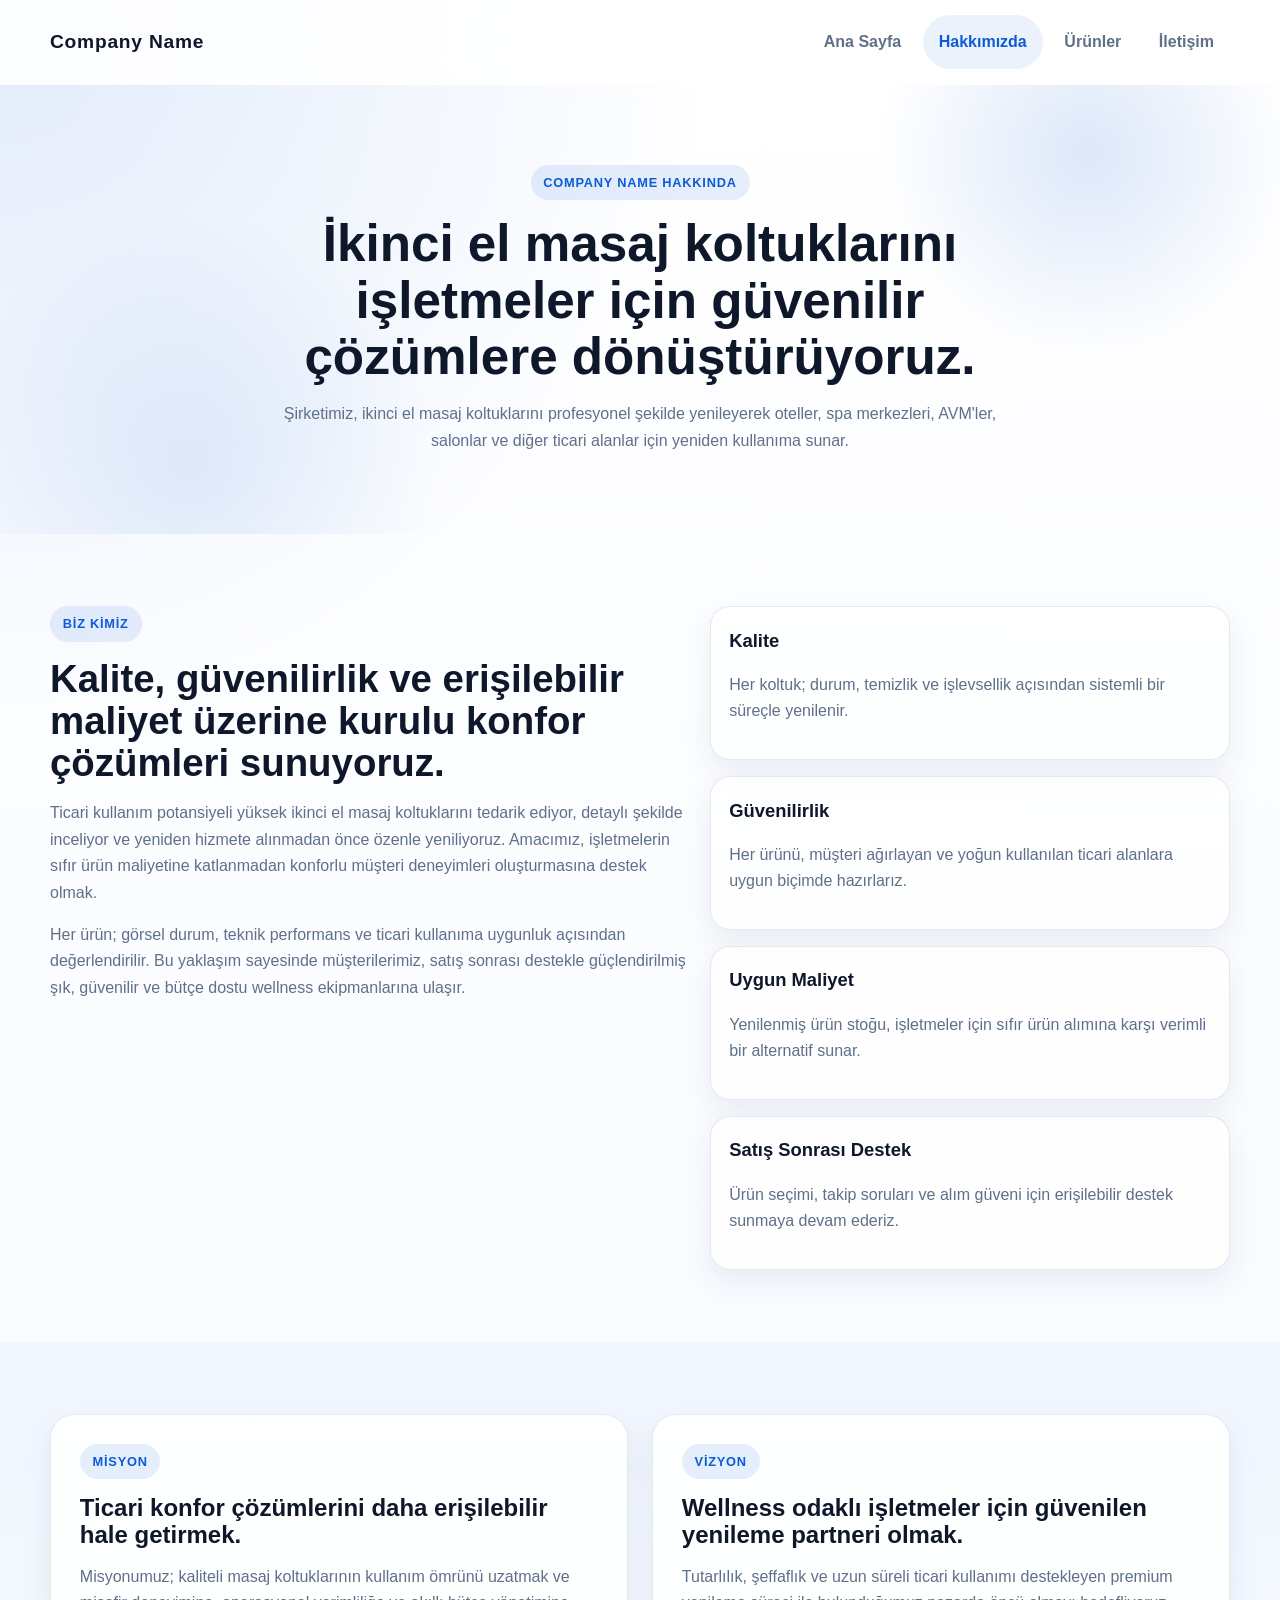
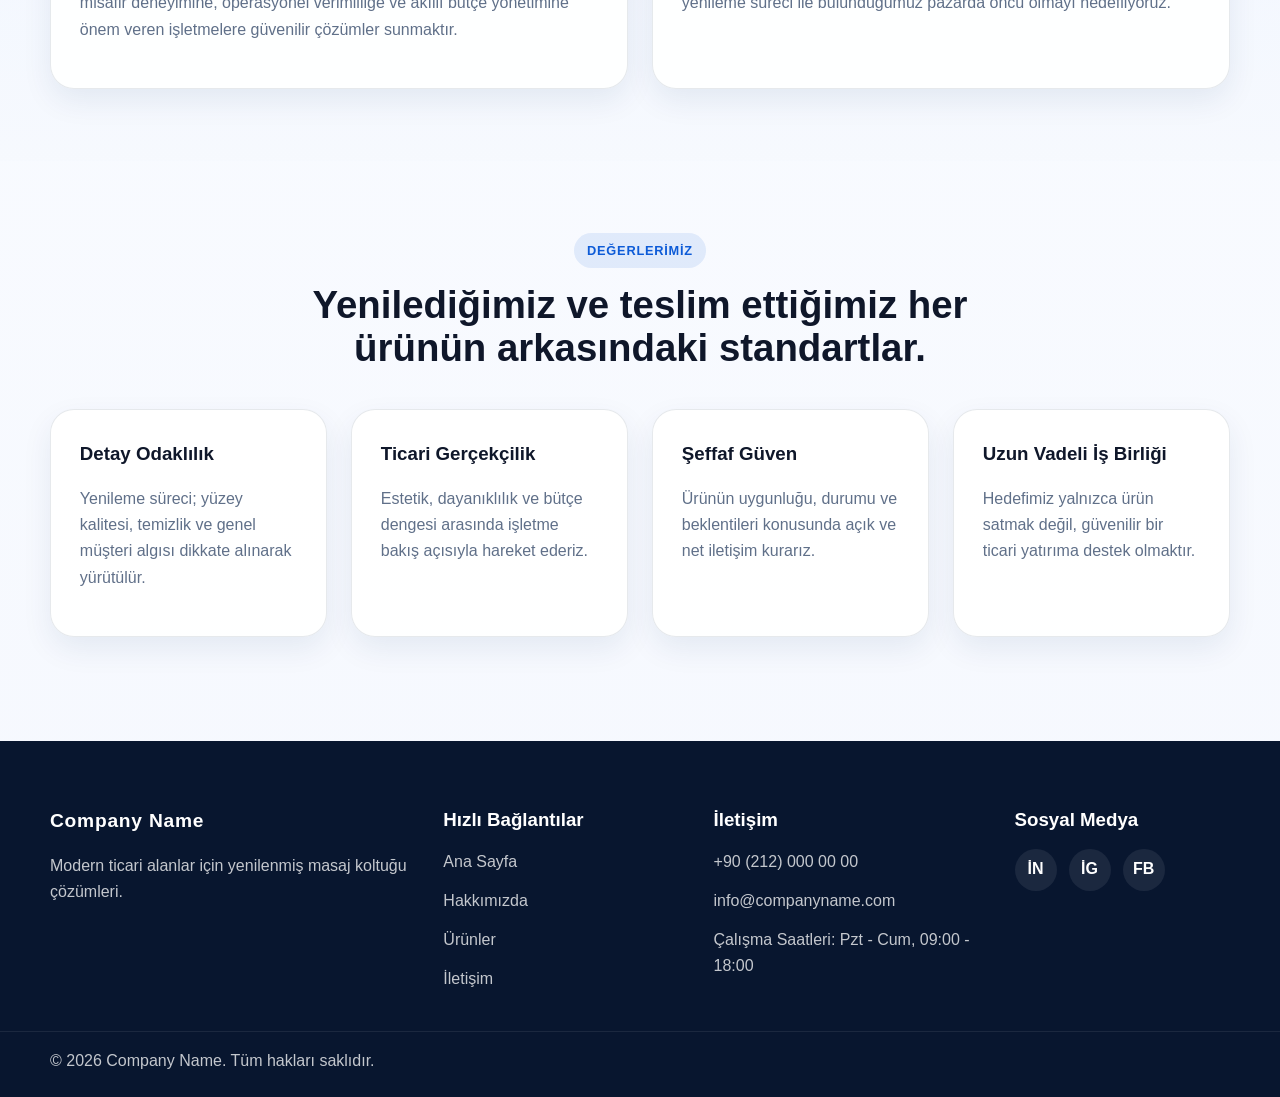
==== about.html @ c7cea479 "Initial corporate website for GitHub Pages" ====
<!DOCTYPE html>
<html lang="tr">
<head>
  <meta charset="UTF-8">
  <meta name="viewport" content="width=device-width, initial-scale=1.0">
  <meta name="description" content="Company Name'in ticari kullanıma yönelik masaj koltuğu yenileme yaklaşımını keşfedin.">
  <title>Hakkımızda | Company Name</title>
  <link rel="stylesheet" href="style.css">
</head>
<body>
  <!-- Ortak üst bilgi -->
  <header class="site-header">
    <div class="container nav-shell">
      <a class="logo" href="index.html" aria-label="Company Name ana sayfa">Company Name</a>
      <button class="nav-toggle" type="button" aria-expanded="false" aria-controls="site-nav" aria-label="Gezinme menüsünü aç">
        <span></span>
        <span></span>
        <span></span>
      </button>
      <nav class="site-nav" id="site-nav" aria-label="Ana gezinme">
        <a href="index.html">Ana Sayfa</a>
        <a href="about.html">Hakkımızda</a>
        <a href="products.html">Ürünler</a>
        <a href="contact.html">İletişim</a>
      </nav>
    </div>
  </header>

  <main>
    <!-- Hakkımızda giriş -->
    <section class="page-hero page-hero-about">
      <div class="container narrow">
        <div class="section-heading reveal">
          <span class="section-tag">Company Name Hakkında</span>
          <h1>İkinci el masaj koltuklarını işletmeler için güvenilir çözümlere dönüştürüyoruz.</h1>
          <p>
            Şirketimiz, ikinci el masaj koltuklarını profesyonel şekilde yenileyerek oteller,
            spa merkezleri, AVM'ler, salonlar ve diğer ticari alanlar için yeniden kullanıma sunar.
          </p>
        </div>
      </div>
    </section>

    <!-- Şirket özeti -->
    <section class="section">
      <div class="container two-column-grid">
        <div class="content-block reveal">
          <span class="section-tag">Biz Kimiz</span>
          <h2>Kalite, güvenilirlik ve erişilebilir maliyet üzerine kurulu konfor çözümleri sunuyoruz.</h2>
          <p>
            Ticari kullanım potansiyeli yüksek ikinci el masaj koltuklarını tedarik ediyor, detaylı
            şekilde inceliyor ve yeniden hizmete alınmadan önce özenle yeniliyoruz. Amacımız,
            işletmelerin sıfır ürün maliyetine katlanmadan konforlu müşteri deneyimleri oluşturmasına destek olmak.
          </p>
          <p>
            Her ürün; görsel durum, teknik performans ve ticari kullanıma uygunluk açısından değerlendirilir.
            Bu yaklaşım sayesinde müşterilerimiz, satış sonrası destekle güçlendirilmiş şık, güvenilir ve
            bütçe dostu wellness ekipmanlarına ulaşır.
          </p>
        </div>
        <div class="stats-panel reveal">
          <div class="stats-panel-card">
            <strong>Kalite</strong>
            <p>Her koltuk; durum, temizlik ve işlevsellik açısından sistemli bir süreçle yenilenir.</p>
          </div>
          <div class="stats-panel-card">
            <strong>Güvenilirlik</strong>
            <p>Her ürünü, müşteri ağırlayan ve yoğun kullanılan ticari alanlara uygun biçimde hazırlarız.</p>
          </div>
          <div class="stats-panel-card">
            <strong>Uygun Maliyet</strong>
            <p>Yenilenmiş ürün stoğu, işletmeler için sıfır ürün alımına karşı verimli bir alternatif sunar.</p>
          </div>
          <div class="stats-panel-card">
            <strong>Satış Sonrası Destek</strong>
            <p>Ürün seçimi, takip soruları ve alım güveni için erişilebilir destek sunmaya devam ederiz.</p>
          </div>
        </div>
      </div>
    </section>

    <!-- Misyon ve vizyon -->
    <section class="section section-alt">
      <div class="container value-grid">
        <article class="feature-panel reveal">
          <span class="section-tag">Misyon</span>
          <h2>Ticari konfor çözümlerini daha erişilebilir hale getirmek.</h2>
          <p>
            Misyonumuz; kaliteli masaj koltuklarının kullanım ömrünü uzatmak ve misafir deneyimine,
            operasyonel verimliliğe ve akıllı bütçe yönetimine önem veren işletmelere güvenilir çözümler sunmaktır.
          </p>
        </article>
        <article class="feature-panel reveal">
          <span class="section-tag">Vizyon</span>
          <h2>Wellness odaklı işletmeler için güvenilen yenileme partneri olmak.</h2>
          <p>
            Tutarlılık, şeffaflık ve uzun süreli ticari kullanımı destekleyen premium yenileme süreci ile
            bulunduğumuz pazarda öncü olmayı hedefliyoruz.
          </p>
        </article>
      </div>
    </section>

    <!-- Temel değerler -->
    <section class="section">
      <div class="container">
        <div class="section-heading reveal">
          <span class="section-tag">Değerlerimiz</span>
          <h2>Yenilediğimiz ve teslim ettiğimiz her ürünün arkasındaki standartlar.</h2>
        </div>
        <div class="card-grid value-card-grid">
          <article class="info-card reveal">
            <h3>Detay Odaklılık</h3>
            <p>Yenileme süreci; yüzey kalitesi, temizlik ve genel müşteri algısı dikkate alınarak yürütülür.</p>
          </article>
          <article class="info-card reveal">
            <h3>Ticari Gerçekçilik</h3>
            <p>Estetik, dayanıklılık ve bütçe dengesi arasında işletme bakış açısıyla hareket ederiz.</p>
          </article>
          <article class="info-card reveal">
            <h3>Şeffaf Güven</h3>
            <p>Ürünün uygunluğu, durumu ve beklentileri konusunda açık ve net iletişim kurarız.</p>
          </article>
          <article class="info-card reveal">
            <h3>Uzun Vadeli İş Birliği</h3>
            <p>Hedefimiz yalnızca ürün satmak değil, güvenilir bir ticari yatırıma destek olmaktır.</p>
          </article>
        </div>
      </div>
    </section>
  </main>

  <!-- Ortak alt bilgi -->
  <footer class="site-footer">
    <div class="container footer-grid">
      <div>
        <a class="logo footer-logo" href="index.html">Company Name</a>
        <p>Modern ticari alanlar için yenilenmiş masaj koltuğu çözümleri.</p>
      </div>
      <div>
        <h3>Hızlı Bağlantılar</h3>
        <ul class="footer-links">
          <li><a href="index.html">Ana Sayfa</a></li>
          <li><a href="about.html">Hakkımızda</a></li>
          <li><a href="products.html">Ürünler</a></li>
          <li><a href="contact.html">İletişim</a></li>
        </ul>
      </div>
      <div>
        <h3>İletişim</h3>
        <ul class="footer-links">
          <li><a href="tel:+902120000000">+90 (212) 000 00 00</a></li>
          <li><a href="mailto:info@companyname.com">info@companyname.com</a></li>
          <li>Çalışma Saatleri: Pzt - Cum, 09:00 - 18:00</li>
        </ul>
      </div>
      <div>
        <h3>Sosyal Medya</h3>
        <div class="social-links" aria-label="Sosyal medya alanları">
          <a href="#" aria-label="LinkedIn alanı">in</a>
          <a href="#" aria-label="Instagram alanı">ig</a>
          <a href="#" aria-label="Facebook alanı">fb</a>
        </div>
      </div>
    </div>
    <div class="footer-bottom">
      <div class="container">
        <p>&copy; 2026 Company Name. Tüm hakları saklıdır.</p>
      </div>
    </div>
  </footer>

  <script src="script.js"></script>
</body>
</html>
---- style.css ----
/* Design tokens */
:root {
  --primary: #0d5bd7;
  --primary-dark: #0a47a9;
  --primary-soft: #e9f2ff;
  --secondary: #0f172a;
  --text: #20304a;
  --text-muted: #607089;
  --border: rgba(18, 40, 74, 0.1);
  --surface: #ffffff;
  --surface-alt: #f6f9fe;
  --shadow: 0 20px 60px rgba(15, 48, 102, 0.12);
  --shadow-soft: 0 12px 30px rgba(15, 48, 102, 0.08);
  --radius: 24px;
  --radius-sm: 18px;
  --container: 1180px;
  --nav-height: 84px;
}

*,
*::before,
*::after {
  box-sizing: border-box;
}

html {
  scroll-behavior: smooth;
}

body {
  margin: 0;
  font-family: "Segoe UI", "Helvetica Neue", Arial, sans-serif;
  color: var(--text);
  background:
    radial-gradient(circle at top left, rgba(13, 91, 215, 0.12), transparent 24%),
    linear-gradient(180deg, #ffffff 0%, #f9fbff 52%, #f5f8fe 100%);
  line-height: 1.65;
}

body.menu-open {
  overflow: hidden;
}

img {
  max-width: 100%;
  display: block;
}

a {
  color: inherit;
  text-decoration: none;
}

button,
input,
textarea {
  font: inherit;
}

.container {
  width: min(calc(100% - 2rem), var(--container));
  margin: 0 auto;
}

.narrow {
  max-width: 860px;
}

/* Shared header */
.site-header {
  position: sticky;
  top: 0;
  z-index: 1000;
  backdrop-filter: blur(18px);
  background: rgba(255, 255, 255, 0.88);
  border-bottom: 1px solid transparent;
  transition: box-shadow 0.3s ease, border-color 0.3s ease, background 0.3s ease;
}

.site-header.is-scrolled {
  box-shadow: 0 10px 30px rgba(11, 45, 103, 0.08);
  border-color: rgba(19, 56, 114, 0.08);
  background: rgba(255, 255, 255, 0.94);
}

.nav-shell {
  min-height: var(--nav-height);
  display: flex;
  align-items: center;
  justify-content: space-between;
  gap: 2rem;
}

.logo {
  font-size: 1.2rem;
  font-weight: 700;
  letter-spacing: 0.04em;
  color: var(--secondary);
  white-space: nowrap;
}

.site-nav {
  display: flex;
  align-items: center;
  gap: 0.35rem;
}

.site-nav a {
  padding: 0.85rem 1rem;
  color: var(--text-muted);
  font-weight: 600;
  border-radius: 999px;
  transition: color 0.25s ease, background-color 0.25s ease, transform 0.25s ease;
}

.site-nav a:hover,
.site-nav a:focus-visible,
.site-nav a.active {
  color: var(--primary);
  background: rgba(13, 91, 215, 0.08);
}

.nav-toggle {
  display: none;
  width: 50px;
  height: 50px;
  border: 1px solid rgba(13, 91, 215, 0.12);
  border-radius: 16px;
  background: var(--surface);
  align-items: center;
  justify-content: center;
  flex-direction: column;
  gap: 0.3rem;
  cursor: pointer;
  box-shadow: var(--shadow-soft);
}

.nav-toggle span {
  width: 20px;
  height: 2px;
  border-radius: 999px;
  background: var(--secondary);
  transition: transform 0.25s ease, opacity 0.25s ease;
}

.nav-toggle[aria-expanded="true"] span:nth-child(1) {
  transform: translateY(6px) rotate(45deg);
}

.nav-toggle[aria-expanded="true"] span:nth-child(2) {
  opacity: 0;
}

.nav-toggle[aria-expanded="true"] span:nth-child(3) {
  transform: translateY(-6px) rotate(-45deg);
}

/* Hero and page intros */
.hero-section,
.page-hero {
  position: relative;
  overflow: hidden;
}

.hero-section {
  padding: 5.5rem 0 4rem;
}

.page-hero {
  padding: 5rem 0 2.5rem;
}

.page-hero::before,
.hero-section::before {
  content: "";
  position: absolute;
  inset: 0;
  background:
    radial-gradient(circle at 85% 15%, rgba(13, 91, 215, 0.14), transparent 18%),
    radial-gradient(circle at 15% 85%, rgba(13, 91, 215, 0.1), transparent 22%);
  pointer-events: none;
}

.hero-grid {
  position: relative;
  display: grid;
  grid-template-columns: minmax(0, 1.15fr) minmax(320px, 0.85fr);
  gap: 2rem;
  align-items: center;
}

.eyebrow,
.section-tag,
.hero-card-label,
.mini-tag {
  display: inline-flex;
  align-items: center;
  gap: 0.5rem;
  width: fit-content;
  padding: 0.45rem 0.8rem;
  border-radius: 999px;
  background: rgba(13, 91, 215, 0.1);
  color: var(--primary);
  font-size: 0.8rem;
  font-weight: 700;
  letter-spacing: 0.06em;
  text-transform: uppercase;
}

.hero-copy h1,
.page-hero h1,
.section-heading h2,
.content-block h2,
.feature-panel h2,
.cta-panel h2,
.contact-card h2,
.contact-info-card h2 {
  margin: 1rem 0 0;
  color: var(--secondary);
  line-height: 1.1;
}

.hero-copy h1 {
  font-size: clamp(2.6rem, 5vw, 4.6rem);
  max-width: 12ch;
}

.page-hero h1 {
  font-size: clamp(2.2rem, 4vw, 3.8rem);
}

.hero-copy p,
.page-hero p,
.section-heading p,
.content-block p,
.feature-panel p,
.cta-panel p,
.contact-card p,
.contact-info-card p,
.info-card p,
.trust-card p,
.product-card-body p,
.product-content p,
.stats-panel-card p {
  color: var(--text-muted);
}

.hero-copy p {
  max-width: 60ch;
  font-size: 1.08rem;
  margin: 1.25rem 0 0;
}

.hero-actions {
  display: flex;
  flex-wrap: wrap;
  gap: 1rem;
  margin: 2rem 0 2.5rem;
}

.button {
  display: inline-flex;
  align-items: center;
  justify-content: center;
  min-height: 52px;
  padding: 0.9rem 1.4rem;
  border-radius: 999px;
  border: 1px solid transparent;
  font-weight: 700;
  transition: transform 0.25s ease, box-shadow 0.25s ease, background-color 0.25s ease, color 0.25s ease, border-color 0.25s ease;
}

.button:hover,
.button:focus-visible {
  transform: translateY(-2px);
}

.button-primary {
  background: linear-gradient(135deg, var(--primary) 0%, #3c8cff 100%);
  color: #ffffff;
  box-shadow: 0 18px 35px rgba(13, 91, 215, 0.28);
}

.button-primary:hover,
.button-primary:focus-visible {
  box-shadow: 0 24px 40px rgba(13, 91, 215, 0.32);
}

.button-secondary {
  background: rgba(255, 255, 255, 0.92);
  color: var(--secondary);
  border-color: rgba(18, 40, 74, 0.12);
  box-shadow: var(--shadow-soft);
}

.button-secondary:hover,
.button-secondary:focus-visible {
  border-color: rgba(13, 91, 215, 0.2);
  color: var(--primary);
}

.text-link {
  display: inline-flex;
  align-items: center;
  gap: 0.4rem;
  color: var(--primary);
  font-weight: 700;
}

.text-link::after {
  content: "\2192";
  transition: transform 0.25s ease;
}

.text-link:hover::after,
.text-link:focus-visible::after {
  transform: translateX(4px);
}

.hero-metrics {
  display: grid;
  grid-template-columns: repeat(3, minmax(0, 1fr));
  gap: 1rem;
}

.hero-metrics div,
.stats-panel-card {
  padding: 1.15rem;
  border: 1px solid var(--border);
  border-radius: 20px;
  background: rgba(255, 255, 255, 0.72);
  box-shadow: var(--shadow-soft);
}

.hero-metrics strong,
.stats-panel-card strong {
  display: block;
  font-size: 1.15rem;
  color: var(--secondary);
}

.hero-metrics span {
  display: block;
  margin-top: 0.35rem;
  color: var(--text-muted);
  font-size: 0.95rem;
}

.hero-visual {
  position: relative;
  min-height: 540px;
}

.hero-card {
  position: absolute;
  border-radius: 30px;
  border: 1px solid rgba(255, 255, 255, 0.4);
  box-shadow: var(--shadow);
}

.hero-card-primary {
  inset: 1rem 2rem 5rem 0;
  padding: 2rem;
  background:
    linear-gradient(180deg, rgba(255, 255, 255, 0.95) 0%, rgba(233, 242, 255, 0.95) 100%),
    linear-gradient(135deg, rgba(13, 91, 215, 0.16), rgba(60, 140, 255, 0.06));
}

.hero-card-primary h2 {
  margin: 1rem 0;
  font-size: clamp(1.7rem, 3vw, 2.45rem);
  line-height: 1.15;
  color: var(--secondary);
}

.hero-card-primary p,
.hero-card-floating p {
  margin: 0;
  color: var(--text-muted);
}

.hero-card-floating {
  right: 0;
  bottom: 1rem;
  width: min(290px, 100%);
  padding: 1.4rem;
  background: rgba(10, 25, 55, 0.92);
  color: #ffffff;
}

.hero-card-floating p {
  color: rgba(255, 255, 255, 0.78);
  margin-top: 0.9rem;
}

/* Shared layout sections */
.section {
  padding: 4.5rem 0;
}

.section-alt {
  background: linear-gradient(180deg, rgba(232, 241, 255, 0.5) 0%, rgba(246, 249, 254, 0.9) 100%);
}

.section-heading {
  max-width: 760px;
  margin: 0 auto 2.5rem;
  text-align: center;
}

.section-heading.left {
  margin: 0;
  text-align: left;
}

.section-heading h2 {
  font-size: clamp(2rem, 3vw, 3rem);
}

.card-grid,
.product-showcase-grid,
.products-grid,
.testimonial-grid,
.trust-grid,
.footer-grid,
.value-grid,
.two-column-grid,
.faq-shell,
.contact-layout {
  display: grid;
  gap: 1.5rem;
}

.service-grid {
  grid-template-columns: repeat(4, minmax(0, 1fr));
}

/* Card components */
.info-card,
.trust-card,
.product-showcase-card,
.feature-panel,
.contact-card,
.contact-info-card,
.product-card {
  background: rgba(255, 255, 255, 0.9);
  border: 1px solid var(--border);
  border-radius: var(--radius);
  box-shadow: var(--shadow-soft);
}

.info-card,
.trust-card,
.feature-panel,
.contact-card,
.contact-info-card {
  padding: 1.8rem;
}

.card-icon {
  display: inline-flex;
  align-items: center;
  justify-content: center;
  width: 56px;
  height: 56px;
  margin-bottom: 1rem;
  border-radius: 18px;
  background: linear-gradient(135deg, rgba(13, 91, 215, 0.16), rgba(60, 140, 255, 0.08));
  color: var(--primary);
  font-weight: 800;
}

.info-card h3,
.trust-card h3,
.product-content h3,
.product-card-body h2,
.contact-info-list h3,
.site-footer h3 {
  margin: 0 0 0.8rem;
  color: var(--secondary);
}

.trust-layout {
  display: grid;
  grid-template-columns: minmax(0, 0.95fr) minmax(0, 1.05fr);
  gap: 2rem;
  align-items: start;
}

.trust-grid {
  grid-template-columns: repeat(2, minmax(0, 1fr));
}

.trust-card {
  min-height: 100%;
}

.product-showcase-grid {
  grid-template-columns: repeat(3, minmax(0, 1fr));
}

.product-showcase-card {
  overflow: hidden;
  transition: transform 0.3s ease, box-shadow 0.3s ease;
}

.product-showcase-card:hover,
.product-showcase-card:focus-within {
  transform: translateY(-6px);
  box-shadow: var(--shadow);
}

.product-content {
  padding: 1.5rem;
}

.product-placeholder {
  min-height: 240px;
  display: grid;
  place-items: center;
  padding: 1.5rem;
  text-align: center;
  color: #ffffff;
  font-weight: 700;
  font-size: 1.1rem;
  letter-spacing: 0.02em;
  background:
    linear-gradient(135deg, rgba(13, 91, 215, 0.88), rgba(65, 144, 255, 0.88)),
    radial-gradient(circle at 20% 20%, rgba(255, 255, 255, 0.26), transparent 20%);
}

.product-placeholder-large {
  min-height: 280px;
}

.cta-section {
  padding-top: 0;
}

.cta-panel {
  display: flex;
  align-items: center;
  justify-content: space-between;
  gap: 2rem;
  padding: 2rem;
  border-radius: 30px;
  background:
    linear-gradient(135deg, rgba(13, 91, 215, 0.95), rgba(60, 140, 255, 0.95)),
    linear-gradient(135deg, #0a47a9, #3c8cff);
  color: #ffffff;
  box-shadow: 0 24px 50px rgba(13, 91, 215, 0.24);
}

.cta-panel h2,
.cta-panel p,
.cta-panel .section-tag {
  color: #ffffff;
}

.cta-panel .section-tag {
  background: rgba(255, 255, 255, 0.14);
}

.cta-panel .button-primary {
  background: #ffffff;
  color: var(--primary);
  box-shadow: none;
}

.two-column-grid {
  grid-template-columns: minmax(0, 1.1fr) minmax(300px, 0.9fr);
  align-items: start;
}

.content-block h2 {
  font-size: clamp(2rem, 3vw, 3rem);
}

.stats-panel {
  display: grid;
  gap: 1rem;
}

.value-grid {
  grid-template-columns: repeat(2, minmax(0, 1fr));
}

.feature-panel {
  min-height: 100%;
}

.value-card-grid {
  grid-template-columns: repeat(4, minmax(0, 1fr));
}

.products-grid {
  grid-template-columns: repeat(2, minmax(0, 1fr));
}

.product-card {
  overflow: hidden;
  transition: transform 0.3s ease, box-shadow 0.3s ease, border-color 0.3s ease;
}

.product-card:hover,
.product-card:focus-within {
  transform: translateY(-8px);
  box-shadow: var(--shadow);
  border-color: rgba(13, 91, 215, 0.18);
}

.product-card-body {
  padding: 1.5rem;
}

.testimonial-grid {
  grid-template-columns: repeat(3, minmax(0, 1fr));
}

.testimonial-card {
  padding: 1.8rem;
  background: rgba(255, 255, 255, 0.92);
  border: 1px solid var(--border);
  border-radius: var(--radius);
  box-shadow: var(--shadow-soft);
  position: relative;
  overflow: hidden;
}

.testimonial-card::before {
  content: "";
  position: absolute;
  inset: 0 0 auto 0;
  height: 4px;
  background: linear-gradient(90deg, var(--primary), #69a8ff);
}

.testimonial-top {
  display: flex;
  align-items: center;
  justify-content: space-between;
  gap: 1rem;
  margin-bottom: 1.2rem;
}

.testimonial-mark {
  display: inline-flex;
  align-items: center;
  justify-content: center;
  width: 50px;
  height: 50px;
  border-radius: 18px;
  background: linear-gradient(135deg, rgba(13, 91, 215, 0.14), rgba(60, 140, 255, 0.08));
  color: var(--primary);
  font-size: 2rem;
  font-weight: 800;
  line-height: 1;
}

.testimonial-stars {
  margin-left: auto;
  color: var(--primary);
  font-weight: 800;
  letter-spacing: 0.12em;
}

.testimonial-quote {
  margin: 0;
  color: var(--secondary);
  font-size: 1.02rem;
  line-height: 1.75;
}

.testimonial-meta {
  margin-top: 1.4rem;
  padding-top: 1.2rem;
  border-top: 1px solid rgba(18, 40, 74, 0.08);
}

.testimonial-meta strong {
  display: block;
  color: var(--secondary);
}

.faq-shell {
  grid-template-columns: minmax(0, 0.85fr) minmax(0, 1.15fr);
  align-items: start;
  gap: 2rem;
}

.faq-list {
  display: grid;
  gap: 1rem;
}

.faq-item {
  background: rgba(255, 255, 255, 0.92);
  border: 1px solid var(--border);
  border-radius: var(--radius-sm);
  box-shadow: var(--shadow-soft);
  overflow: hidden;
}

.faq-item[open] {
  border-color: rgba(13, 91, 215, 0.18);
  box-shadow: var(--shadow);
}

.faq-question {
  list-style: none;
  display: flex;
  align-items: center;
  justify-content: space-between;
  gap: 1rem;
  padding: 1.35rem 1.5rem;
  cursor: pointer;
  color: var(--secondary);
  font-weight: 700;
}

.faq-question::-webkit-details-marker {
  display: none;
}

.faq-question::after {
  content: "+";
  flex-shrink: 0;
  width: 34px;
  height: 34px;
  display: inline-flex;
  align-items: center;
  justify-content: center;
  border-radius: 50%;
  background: rgba(13, 91, 215, 0.08);
  color: var(--primary);
  font-size: 1.2rem;
  line-height: 1;
}

.faq-item[open] .faq-question::after {
  content: "−";
}

.faq-answer {
  padding: 0 1.5rem 1.5rem;
}

.faq-answer p {
  margin: 0;
  color: var(--text-muted);
}

.contact-layout {
  grid-template-columns: minmax(0, 1.15fr) minmax(300px, 0.85fr);
  align-items: start;
}

.contact-form {
  display: grid;
  gap: 0.9rem;
  margin-top: 1.5rem;
}

.contact-form label {
  font-weight: 700;
  color: var(--secondary);
}

.contact-form input,
.contact-form textarea {
  width: 100%;
  padding: 0.95rem 1rem;
  border-radius: 16px;
  border: 1px solid rgba(18, 40, 74, 0.12);
  background: #fbfdff;
  color: var(--text);
  transition: border-color 0.25s ease, box-shadow 0.25s ease, background-color 0.25s ease;
}

.contact-form textarea {
  min-height: 160px;
  resize: vertical;
}

.contact-form input:focus,
.contact-form textarea:focus {
  outline: none;
  border-color: rgba(13, 91, 215, 0.45);
  box-shadow: 0 0 0 4px rgba(13, 91, 215, 0.12);
  background: #ffffff;
}

.form-message {
  min-height: 1.5rem;
  margin: 0.2rem 0 0;
  font-weight: 700;
  color: var(--primary);
}

.contact-info-list {
  display: grid;
  gap: 1.35rem;
  margin-top: 1.5rem;
}

.contact-info-list p {
  margin: 0;
}

/* Shared footer */
.site-footer {
  margin-top: 2rem;
  background: #08162f;
  color: rgba(255, 255, 255, 0.76);
}

.footer-grid {
  grid-template-columns: 1.2fr 0.8fr 0.9fr 0.7fr;
  padding: 4rem 0 2.4rem;
}

.site-footer h3,
.footer-logo {
  color: #ffffff;
}

.footer-links {
  list-style: none;
  padding: 0;
  margin: 0;
  display: grid;
  gap: 0.8rem;
}

.footer-links a {
  color: rgba(255, 255, 255, 0.76);
  transition: color 0.25s ease;
}

.footer-links a:hover,
.footer-links a:focus-visible {
  color: #ffffff;
}

.social-links {
  display: flex;
  flex-wrap: wrap;
  gap: 0.75rem;
}

.social-links a {
  display: inline-flex;
  align-items: center;
  justify-content: center;
  width: 42px;
  height: 42px;
  border-radius: 50%;
  background: rgba(255, 255, 255, 0.08);
  color: #ffffff;
  font-weight: 700;
  text-transform: uppercase;
  transition: transform 0.25s ease, background-color 0.25s ease;
}

.social-links a:hover,
.social-links a:focus-visible {
  transform: translateY(-2px);
  background: rgba(255, 255, 255, 0.18);
}

.footer-bottom {
  border-top: 1px solid rgba(255, 255, 255, 0.08);
  padding: 1rem 0 1.4rem;
}

.footer-bottom p {
  margin: 0;
}

/* Scroll reveal animation */
.reveal {
  opacity: 1;
  transform: none;
}

.js-enabled .reveal {
  opacity: 0;
  transform: translateY(28px);
  transition: opacity 0.75s ease, transform 0.75s ease;
}

.js-enabled .reveal.is-visible {
  opacity: 1;
  transform: translateY(0);
}

@media (max-width: 1080px) {
  .service-grid,
  .value-card-grid {
    grid-template-columns: repeat(2, minmax(0, 1fr));
  }

  .product-showcase-grid,
  .footer-grid {
    grid-template-columns: repeat(2, minmax(0, 1fr));
  }

  .testimonial-grid {
    grid-template-columns: repeat(2, minmax(0, 1fr));
  }

  .trust-layout,
  .hero-grid,
  .two-column-grid,
  .faq-shell,
  .contact-layout {
    grid-template-columns: 1fr;
  }

  .hero-visual {
    min-height: 460px;
  }
}

@media (max-width: 820px) {
  :root {
    --nav-height: 78px;
  }

  .nav-toggle {
    display: inline-flex;
  }

  .js-enabled .site-nav {
    position: absolute;
    top: calc(100% + 0.8rem);
    left: 1rem;
    right: 1rem;
    padding: 1rem;
    border-radius: 24px;
    border: 1px solid rgba(18, 40, 74, 0.08);
    background: rgba(255, 255, 255, 0.98);
    box-shadow: var(--shadow);
    flex-direction: column;
    align-items: stretch;
    gap: 0.2rem;
    opacity: 0;
    visibility: hidden;
    transform: translateY(-10px);
    transition: opacity 0.25s ease, transform 0.25s ease, visibility 0.25s ease;
  }

  .js-enabled .site-nav.is-open {
    opacity: 1;
    visibility: visible;
    transform: translateY(0);
  }

  .site-nav a {
    width: 100%;
  }

  .hero-copy h1 {
    max-width: none;
  }

  .hero-metrics,
  .trust-grid,
  .products-grid,
  .value-grid,
  .testimonial-grid {
    grid-template-columns: 1fr;
  }

  .hero-visual {
    min-height: auto;
    display: grid;
    gap: 1rem;
  }

  .hero-card {
    position: relative;
  }

  .hero-card-primary {
    inset: auto;
  }

  .hero-card-floating {
    left: auto;
    right: auto;
    bottom: auto;
    width: 100%;
  }

  .cta-panel {
    flex-direction: column;
    align-items: flex-start;
  }
}

@media (max-width: 640px) {
  .hero-section {
    padding-top: 4.5rem;
  }

  .section,
  .page-hero {
    padding: 3.8rem 0;
  }

  .service-grid,
  .product-showcase-grid,
  .value-card-grid,
  .footer-grid {
    grid-template-columns: 1fr;
  }

  .hero-actions {
    flex-direction: column;
    align-items: stretch;
  }

  .button {
    width: 100%;
  }

  .hero-visual {
    min-height: auto;
  }

  .hero-card-primary {
    padding: 1.6rem;
  }

  .hero-card-primary h2 {
    font-size: 1.8rem;
  }

  .info-card,
  .trust-card,
  .feature-panel,
  .contact-card,
  .contact-info-card,
  .product-card-body,
  .product-content {
    padding: 1.4rem;
  }
}

@media (prefers-reduced-motion: reduce) {
  html {
    scroll-behavior: auto;
  }

  *,
  *::before,
  *::after {
    animation: none !important;
    transition: none !important;
  }

  .reveal {
    opacity: 1;
    transform: none;
  }
}
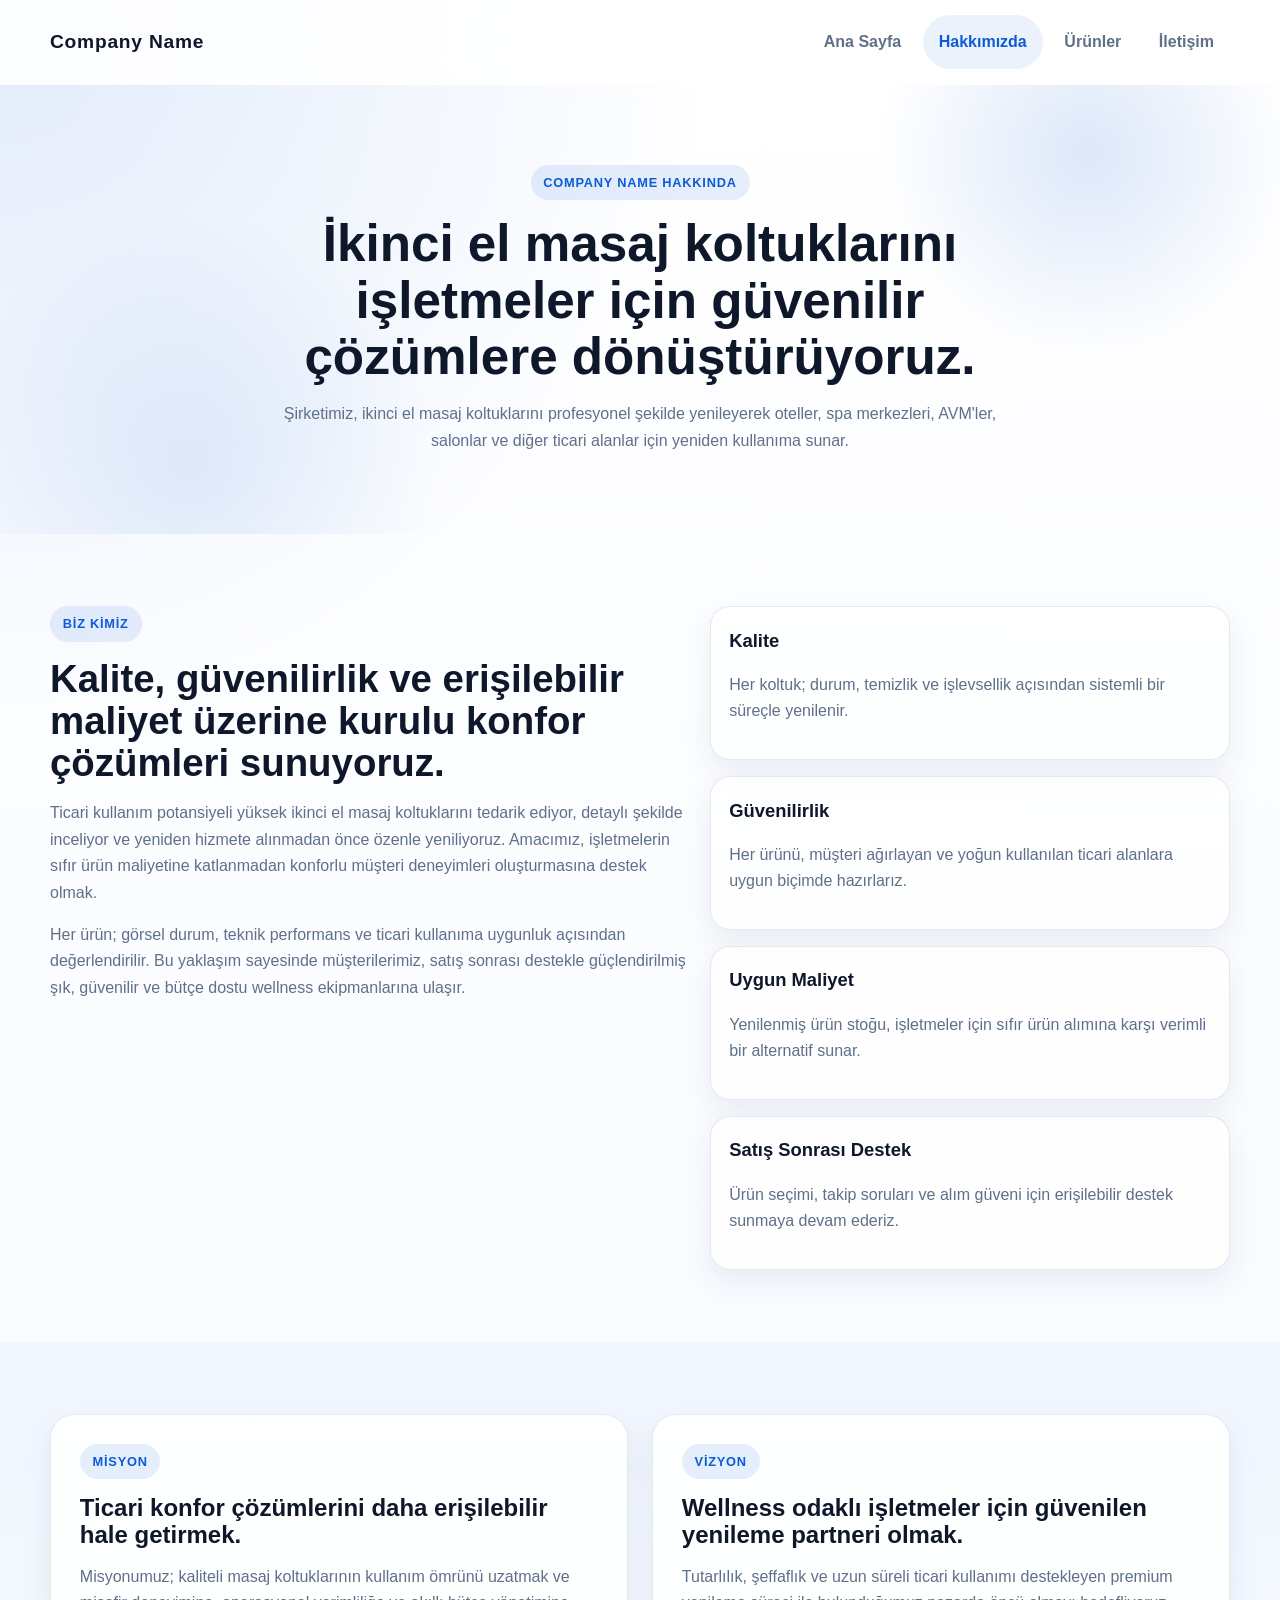
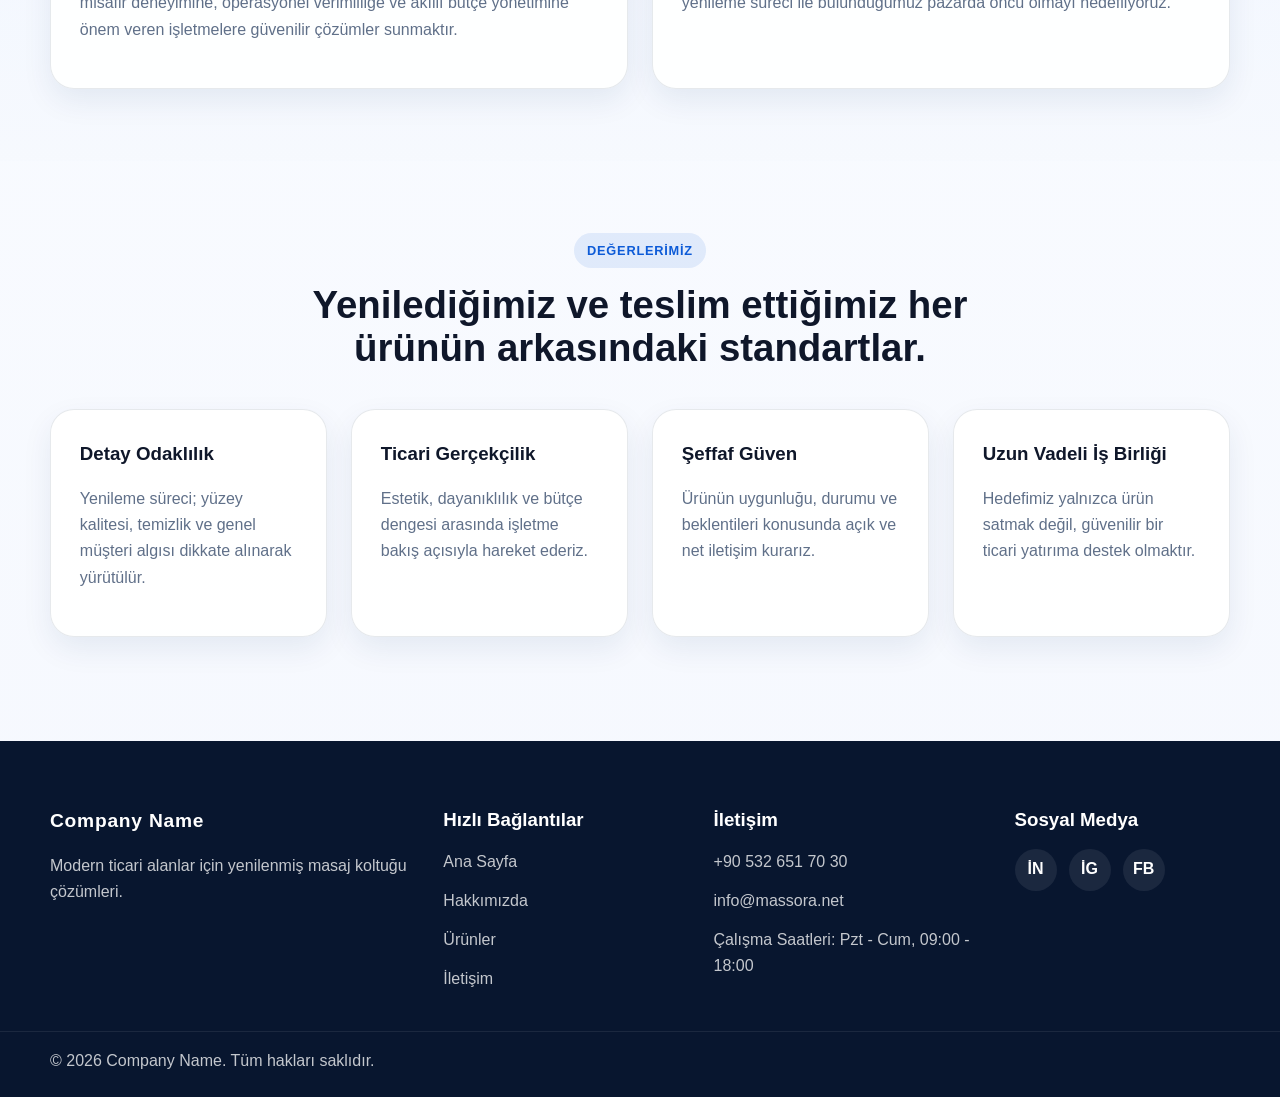
==== commit dc1e4ac1: "Update contact details across site" ====
--- a/about.html
+++ b/about.html
@@ -149,8 +149,8 @@
       <div>
         <h3>İletişim</h3>
         <ul class="footer-links">
-          <li><a href="tel:+902120000000">+90 (212) 000 00 00</a></li>
-          <li><a href="mailto:info@companyname.com">info@companyname.com</a></li>
+          <li><a href="tel:+905326517030">+90 532 651 70 30</a></li>
+          <li><a href="mailto:info@massora.net">info@massora.net</a></li>
           <li>Çalışma Saatleri: Pzt - Cum, 09:00 - 18:00</li>
         </ul>
       </div>
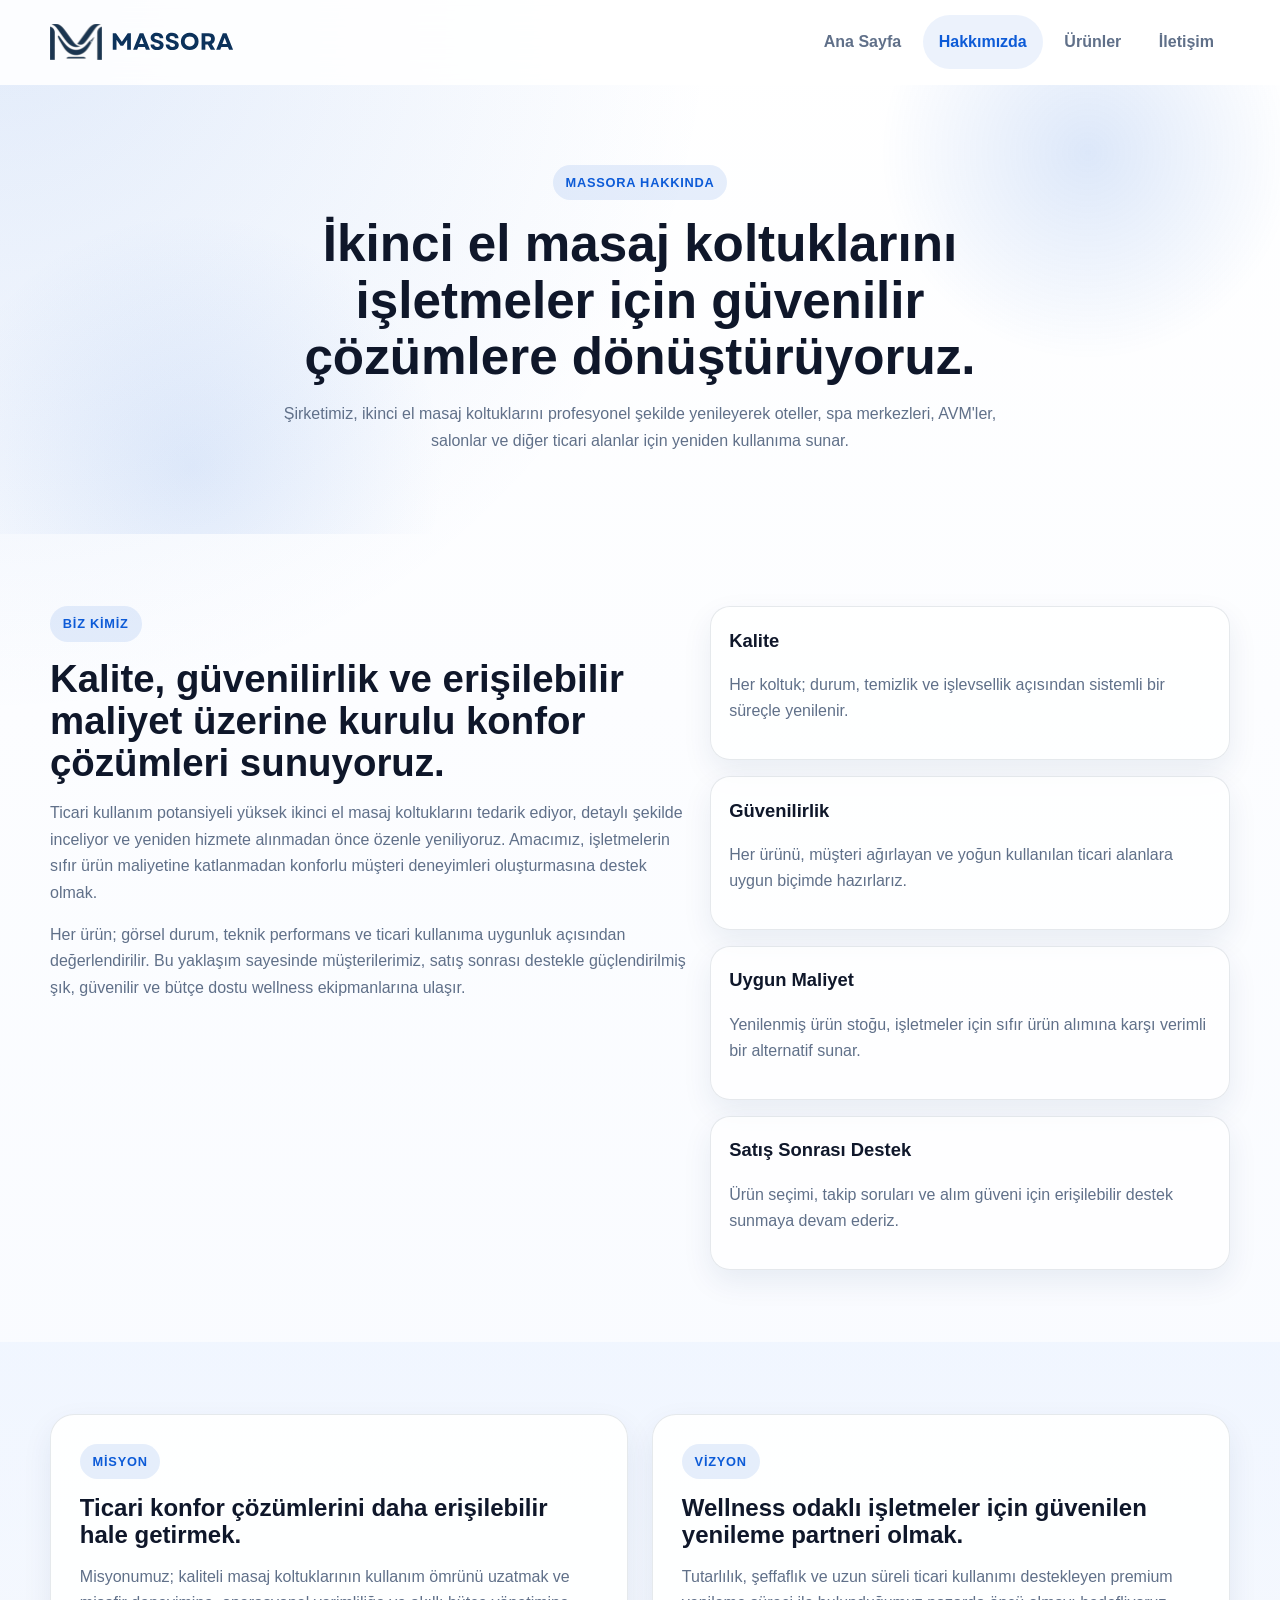
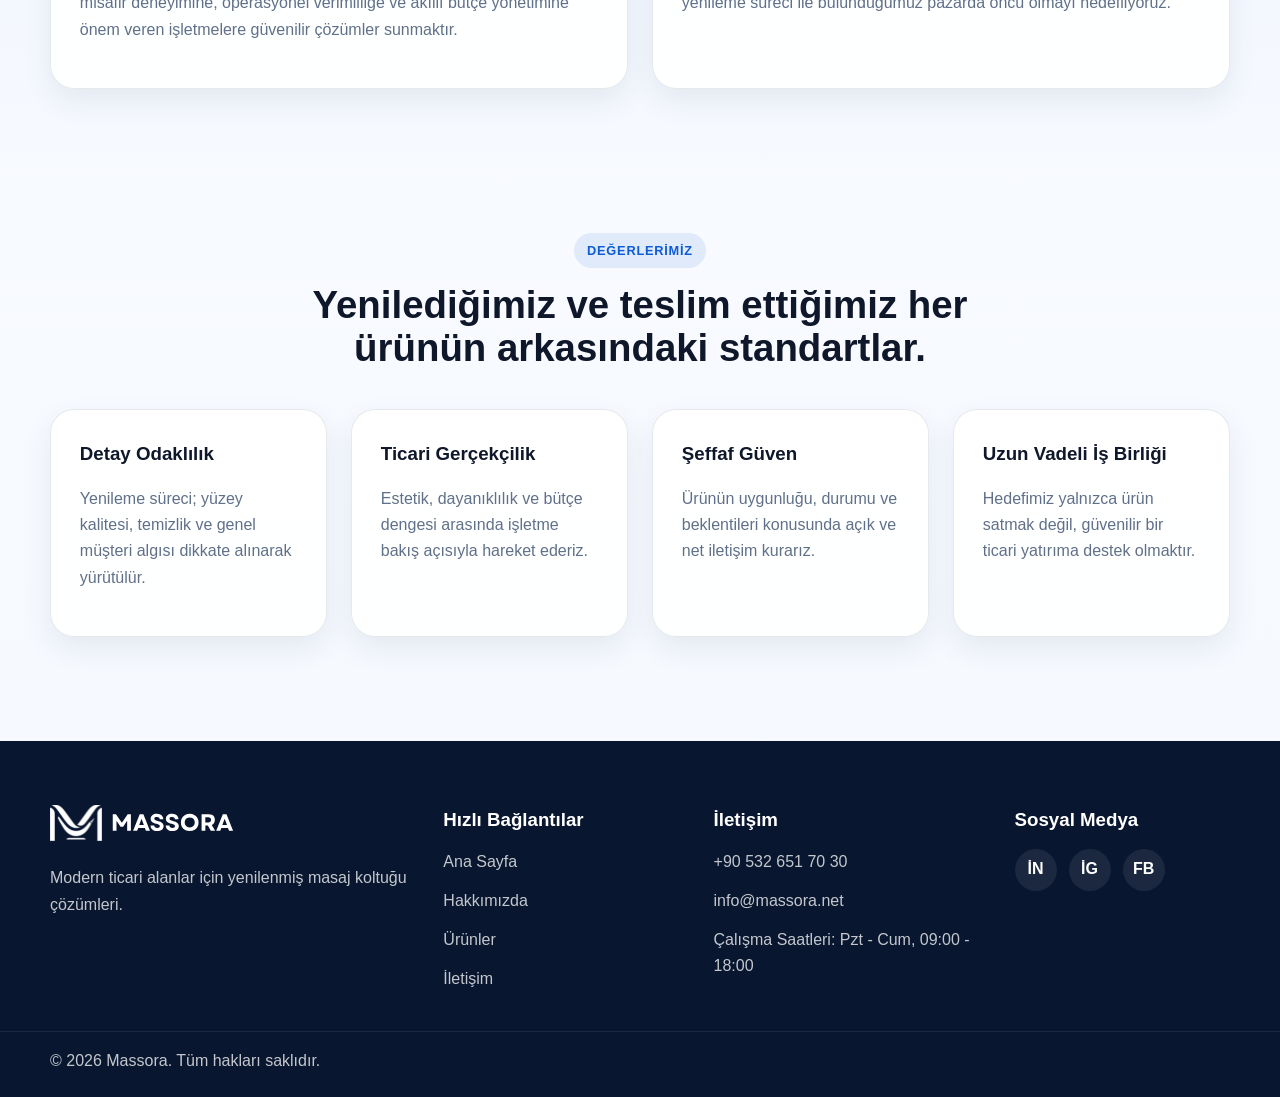
==== commit 446b6be5: "Rebrand site to Massora and refine footer layout" ====
--- a/about.html
+++ b/about.html
@@ -3,15 +3,18 @@
 <head>
   <meta charset="UTF-8">
   <meta name="viewport" content="width=device-width, initial-scale=1.0">
-  <meta name="description" content="Company Name'in ticari kullanıma yönelik masaj koltuğu yenileme yaklaşımını keşfedin.">
-  <title>Hakkımızda | Company Name</title>
+  <meta name="description" content="Massora'nın ticari kullanıma yönelik masaj koltuğu yenileme yaklaşımını keşfedin.">
+  <title>Hakkımızda | Massora</title>
+  <link rel="icon" type="image/svg+xml" href="assets/webicon.svg">
   <link rel="stylesheet" href="style.css">
 </head>
 <body>
   <!-- Ortak üst bilgi -->
   <header class="site-header">
     <div class="container nav-shell">
-      <a class="logo" href="index.html" aria-label="Company Name ana sayfa">Company Name</a>
+      <a class="logo" href="index.html" aria-label="Massora ana sayfa">
+        <img class="logo-image" src="assets/logo.svg" alt="Massora">
+      </a>
       <button class="nav-toggle" type="button" aria-expanded="false" aria-controls="site-nav" aria-label="Gezinme menüsünü aç">
         <span></span>
         <span></span>
@@ -31,7 +34,7 @@
     <section class="page-hero page-hero-about">
       <div class="container narrow">
         <div class="section-heading reveal">
-          <span class="section-tag">Company Name Hakkında</span>
+          <span class="section-tag">Massora Hakkında</span>
           <h1>İkinci el masaj koltuklarını işletmeler için güvenilir çözümlere dönüştürüyoruz.</h1>
           <p>
             Şirketimiz, ikinci el masaj koltuklarını profesyonel şekilde yenileyerek oteller,
@@ -134,7 +137,9 @@
   <footer class="site-footer">
     <div class="container footer-grid">
       <div>
-        <a class="logo footer-logo" href="index.html">Company Name</a>
+        <a class="logo footer-logo" href="index.html" aria-label="Massora ana sayfa">
+          <img class="logo-image footer-logo-image" src="assets/logo.svg" alt="Massora">
+        </a>
         <p>Modern ticari alanlar için yenilenmiş masaj koltuğu çözümleri.</p>
       </div>
       <div>
@@ -165,7 +170,7 @@
     </div>
     <div class="footer-bottom">
       <div class="container">
-        <p>&copy; 2026 Company Name. Tüm hakları saklıdır.</p>
+        <p>&copy; 2026 Massora. Tüm hakları saklıdır.</p>
       </div>
     </div>
   </footer>
--- a/style.css
+++ b/style.css
@@ -92,11 +92,19 @@
 }
 
 .logo {
+  display: inline-flex;
+  align-items: center;
   font-size: 1.2rem;
   font-weight: 700;
   letter-spacing: 0.04em;
   color: var(--secondary);
   white-space: nowrap;
+}
+
+.logo-image {
+  display: block;
+  width: auto;
+  height: 36px;
 }
 
 .site-nav {
@@ -163,7 +171,7 @@
 }
 
 .hero-section {
-  padding: 5.5rem 0 4rem;
+  padding: 4rem 0 3.4rem;
 }
 
 .page-hero {
@@ -181,18 +189,12 @@
   pointer-events: none;
 }
 
-.hero-grid {
+.hero-stage {
   position: relative;
-  display: grid;
-  grid-template-columns: minmax(0, 1.15fr) minmax(320px, 0.85fr);
-  gap: 2rem;
-  align-items: center;
 }
 
 .eyebrow,
-.section-tag,
-.hero-card-label,
-.mini-tag {
+.section-tag {
   display: inline-flex;
   align-items: center;
   gap: 0.5rem;
@@ -222,7 +224,7 @@
 
 .hero-copy h1 {
   font-size: clamp(2.6rem, 5vw, 4.6rem);
-  max-width: 12ch;
+  max-width: 11ch;
 }
 
 .page-hero h1 {
@@ -346,51 +348,174 @@
   font-size: 0.95rem;
 }
 
-.hero-visual {
+.hero-slider {
   position: relative;
-  min-height: 540px;
-}
-
-.hero-card {
+  min-height: 720px;
+  overflow: hidden;
+  border-radius: 28px;
+  background: #0d1730;
+  box-shadow: var(--shadow);
+}
+
+.hero-slider-slide {
   position: absolute;
-  border-radius: 30px;
-  border: 1px solid rgba(255, 255, 255, 0.4);
-  box-shadow: var(--shadow);
-}
-
-.hero-card-primary {
-  inset: 1rem 2rem 5rem 0;
-  padding: 2rem;
+  inset: 0;
+  opacity: 0;
+  transform: scale(1.02);
+  transition: opacity 0.55s ease, transform 0.55s ease;
+  pointer-events: none;
+}
+
+.hero-slider-slide.is-active {
+  opacity: 1;
+  transform: scale(1);
+  pointer-events: auto;
+}
+
+.hero-slider-slide img {
+  width: 100%;
+  height: 100%;
+  object-fit: cover;
+}
+
+.hero-slider-scrim {
+  position: absolute;
+  inset: 0;
   background:
-    linear-gradient(180deg, rgba(255, 255, 255, 0.95) 0%, rgba(233, 242, 255, 0.95) 100%),
-    linear-gradient(135deg, rgba(13, 91, 215, 0.16), rgba(60, 140, 255, 0.06));
-}
-
-.hero-card-primary h2 {
-  margin: 1rem 0;
-  font-size: clamp(1.7rem, 3vw, 2.45rem);
-  line-height: 1.15;
-  color: var(--secondary);
-}
-
-.hero-card-primary p,
-.hero-card-floating p {
-  margin: 0;
-  color: var(--text-muted);
-}
-
-.hero-card-floating {
-  right: 0;
-  bottom: 1rem;
-  width: min(290px, 100%);
-  padding: 1.4rem;
-  background: rgba(10, 25, 55, 0.92);
+    linear-gradient(90deg, rgba(6, 16, 35, 0.84) 0%, rgba(6, 16, 35, 0.5) 38%, rgba(6, 16, 35, 0.22) 100%),
+    linear-gradient(180deg, rgba(6, 16, 35, 0.08) 0%, rgba(6, 16, 35, 0.5) 100%);
+  z-index: 1;
+}
+
+.hero-copy-overlay {
+  position: absolute;
+  inset: 0;
+  z-index: 2;
+  display: flex;
+  flex-direction: column;
+  justify-content: space-between;
+  padding: clamp(1.1rem, 2.6vw, 2rem);
+  padding-bottom: 6.5rem;
+}
+
+.hero-copy-overlay .eyebrow {
+  background: rgba(255, 255, 255, 0.14);
   color: #ffffff;
 }
 
-.hero-card-floating p {
-  color: rgba(255, 255, 255, 0.78);
-  margin-top: 0.9rem;
+.hero-copy-main {
+  max-width: 640px;
+}
+
+.hero-copy-overlay h1 {
+  max-width: 10ch;
+  color: #ffffff;
+}
+
+.hero-copy-overlay p {
+  max-width: 45ch;
+  color: rgba(255, 255, 255, 0.82);
+}
+
+.hero-copy-overlay .button-secondary {
+  background: rgba(255, 255, 255, 0.14);
+  color: #ffffff;
+  border-color: rgba(255, 255, 255, 0.26);
+  box-shadow: none;
+  backdrop-filter: blur(12px);
+}
+
+.hero-copy-overlay .button-secondary:hover,
+.hero-copy-overlay .button-secondary:focus-visible {
+  color: #ffffff;
+  background: rgba(255, 255, 255, 0.22);
+  border-color: rgba(255, 255, 255, 0.34);
+}
+
+.hero-copy-overlay .hero-metrics {
+  margin-top: 2rem;
+}
+
+.hero-copy-overlay .hero-metrics div {
+  background: rgba(255, 255, 255, 0.12);
+  border-color: rgba(255, 255, 255, 0.16);
+  box-shadow: none;
+  backdrop-filter: blur(14px);
+}
+
+.hero-copy-overlay .hero-metrics strong,
+.hero-copy-overlay .hero-metrics span {
+  color: #ffffff;
+}
+
+.hero-copy-overlay .hero-metrics span {
+  color: rgba(255, 255, 255, 0.82);
+}
+
+.hero-slider-controls {
+  position: absolute;
+  left: 1.1rem;
+  right: 1.1rem;
+  bottom: 1.1rem;
+  display: flex;
+  align-items: center;
+  justify-content: space-between;
+  gap: 1rem;
+  z-index: 2;
+}
+
+.hero-slider-dots {
+  display: inline-flex;
+  align-items: center;
+  gap: 0.55rem;
+  padding: 0.55rem 0.7rem;
+  border-radius: 999px;
+  background: rgba(255, 255, 255, 0.12);
+  backdrop-filter: blur(12px);
+}
+
+.hero-slider-dot,
+.hero-slider-button {
+  border: 0;
+  cursor: pointer;
+}
+
+.hero-slider-dot {
+  width: 10px;
+  height: 10px;
+  padding: 0;
+  border-radius: 50%;
+  background: rgba(255, 255, 255, 0.4);
+  transition: transform 0.25s ease, background-color 0.25s ease;
+}
+
+.hero-slider-dot.is-active {
+  background: #ffffff;
+  transform: scale(1.15);
+}
+
+.hero-slider-button {
+  width: 44px;
+  height: 44px;
+  border-radius: 50%;
+  background: rgba(255, 255, 255, 0.14);
+  color: #ffffff;
+  font-size: 1.45rem;
+  line-height: 1;
+  backdrop-filter: blur(12px);
+  transition: transform 0.25s ease, background-color 0.25s ease;
+}
+
+.hero-slider-button:hover,
+.hero-slider-button:focus-visible,
+.hero-slider-dot:hover,
+.hero-slider-dot:focus-visible {
+  transform: translateY(-1px);
+}
+
+.hero-slider-button:hover,
+.hero-slider-button:focus-visible {
+  background: rgba(255, 255, 255, 0.22);
 }
 
 /* Shared layout sections */
@@ -618,6 +743,8 @@
 }
 
 .testimonial-card {
+  display: flex;
+  flex-direction: column;
   padding: 1.8rem;
   background: rgba(255, 255, 255, 0.92);
   border: 1px solid var(--border);
@@ -625,6 +752,7 @@
   box-shadow: var(--shadow-soft);
   position: relative;
   overflow: hidden;
+  min-height: 100%;
 }
 
 .testimonial-card::before {
@@ -672,8 +800,8 @@
 }
 
 .testimonial-meta {
-  margin-top: 1.4rem;
-  padding-top: 1.2rem;
+  margin-top: auto;
+  padding-top: 1.4rem;
   border-top: 1px solid rgba(18, 40, 74, 0.08);
 }
 
@@ -824,6 +952,10 @@
   color: #ffffff;
 }
 
+.footer-logo-image {
+  filter: brightness(0) invert(1);
+}
+
 .footer-links {
   list-style: none;
   padding: 0;
@@ -910,15 +1042,14 @@
   }
 
   .trust-layout,
-  .hero-grid,
   .two-column-grid,
   .faq-shell,
   .contact-layout {
     grid-template-columns: 1fr;
   }
 
-  .hero-visual {
-    min-height: 460px;
+  .hero-slider {
+    min-height: 700px;
   }
 }
 
@@ -972,25 +1103,13 @@
     grid-template-columns: 1fr;
   }
 
-  .hero-visual {
-    min-height: auto;
-    display: grid;
-    gap: 1rem;
-  }
-
-  .hero-card {
-    position: relative;
-  }
-
-  .hero-card-primary {
-    inset: auto;
-  }
-
-  .hero-card-floating {
-    left: auto;
-    right: auto;
-    bottom: auto;
-    width: 100%;
+  .hero-copy-overlay {
+    padding: 1rem;
+    padding-bottom: 6rem;
+  }
+
+  .hero-slider {
+    min-height: 820px;
   }
 
   .cta-panel {
@@ -1001,7 +1120,7 @@
 
 @media (max-width: 640px) {
   .hero-section {
-    padding-top: 4.5rem;
+    padding-top: 3.4rem;
   }
 
   .section,
@@ -1025,16 +1144,32 @@
     width: 100%;
   }
 
-  .hero-visual {
-    min-height: auto;
-  }
-
-  .hero-card-primary {
-    padding: 1.6rem;
-  }
-
-  .hero-card-primary h2 {
-    font-size: 1.8rem;
+  .logo-image {
+    height: 30px;
+  }
+
+  .hero-slider {
+    min-height: 860px;
+  }
+
+  .hero-copy-overlay {
+    padding: 0.8rem;
+    padding-bottom: 5.9rem;
+  }
+
+  .hero-copy-overlay h1 {
+    font-size: clamp(2.2rem, 7vw, 3.4rem);
+  }
+
+  .hero-slider-controls {
+    left: 0.8rem;
+    right: 0.8rem;
+    bottom: 0.8rem;
+  }
+
+  .hero-slider-button {
+    width: 42px;
+    height: 42px;
   }
 
   .info-card,
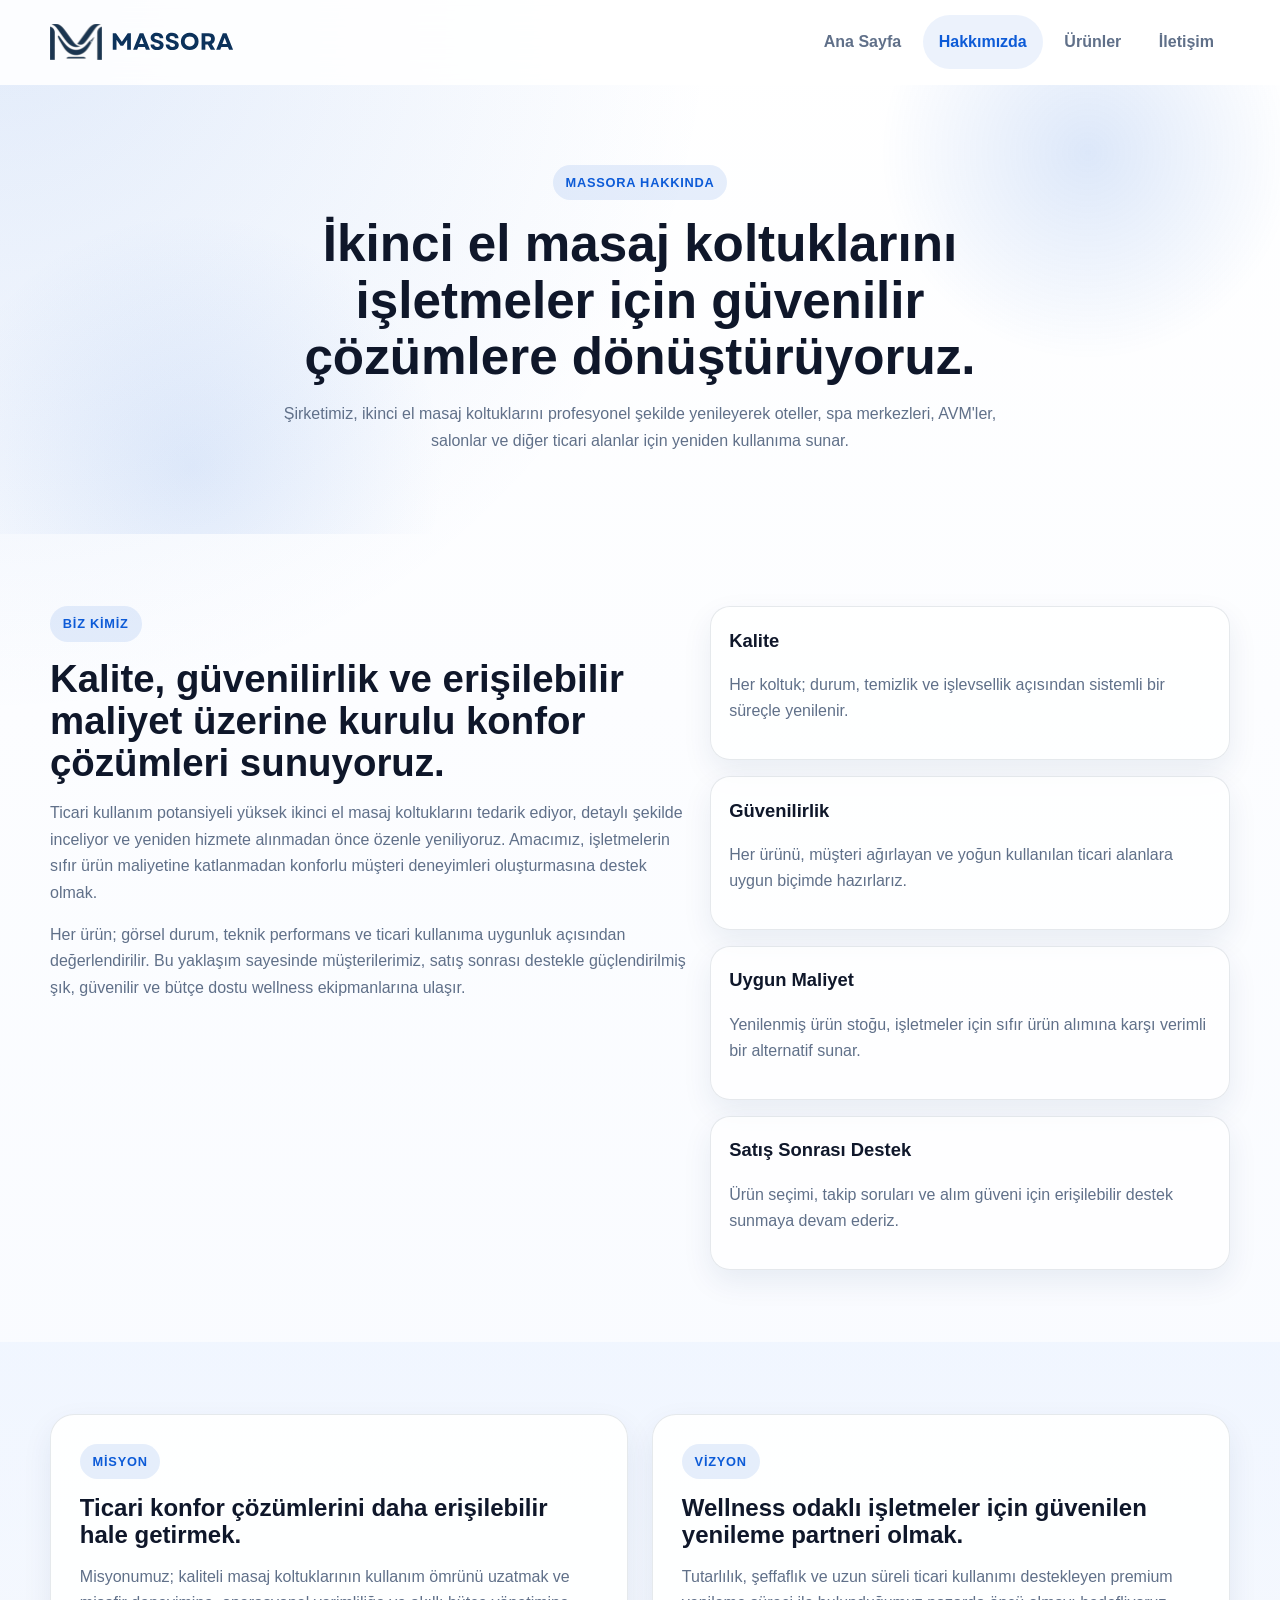
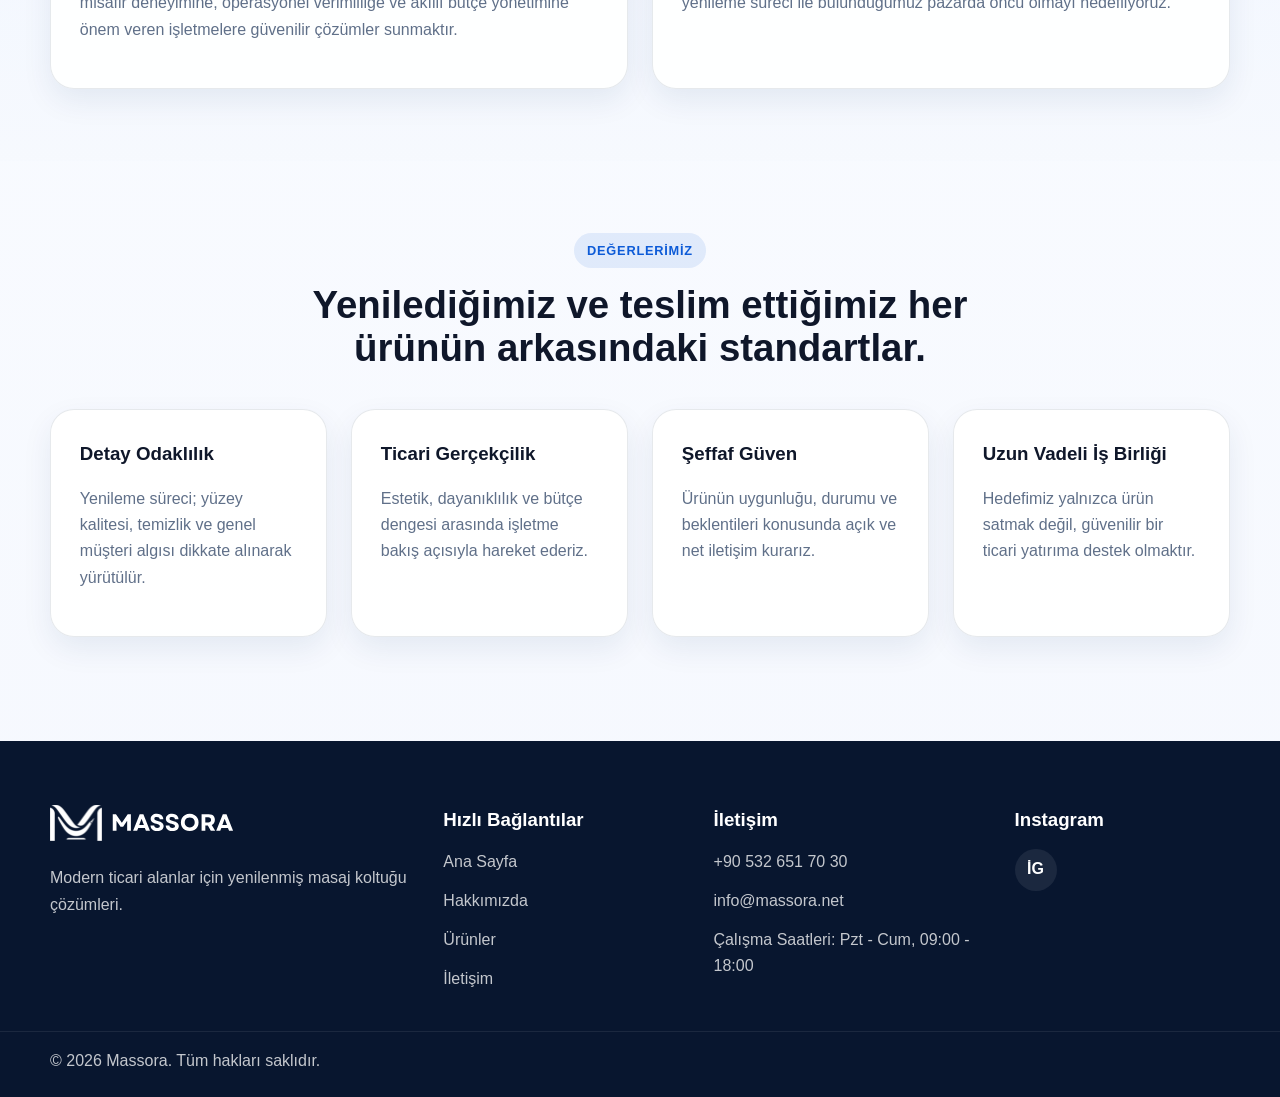
==== commit c74cfa1e: "Update product presentation and social links" ====
--- a/about.html
+++ b/about.html
@@ -160,11 +160,9 @@
         </ul>
       </div>
       <div>
-        <h3>Sosyal Medya</h3>
-        <div class="social-links" aria-label="Sosyal medya alanları">
-          <a href="#" aria-label="LinkedIn alanı">in</a>
-          <a href="#" aria-label="Instagram alanı">ig</a>
-          <a href="#" aria-label="Facebook alanı">fb</a>
+        <h3>Instagram</h3>
+        <div class="social-links" aria-label="Instagram bağlantısı">
+          <a href="https://www.instagram.com/massoramasajkoltuklari" target="_blank" rel="noopener noreferrer" aria-label="Massora Instagram hesabı">ig</a>
         </div>
       </div>
     </div>
--- a/style.css
+++ b/style.css
@@ -223,8 +223,16 @@
 }
 
 .hero-copy h1 {
-  font-size: clamp(2.6rem, 5vw, 4.6rem);
+  font-size: clamp(2.45rem, 4.7vw, 4.3rem);
   max-width: 11ch;
+}
+
+.hero-title-lines {
+  max-width: 15ch;
+}
+
+.hero-title-lines span {
+  display: block;
 }
 
 .page-hero h1 {
@@ -322,7 +330,7 @@
 .hero-metrics {
   display: grid;
   grid-template-columns: repeat(3, minmax(0, 1fr));
-  gap: 1rem;
+  gap: 0.5rem;
 }
 
 .hero-metrics div,
@@ -405,10 +413,11 @@
 
 .hero-copy-main {
   max-width: 640px;
+  padding-top: clamp(0.65rem, 1.3vw, 1.25rem);
 }
 
 .hero-copy-overlay h1 {
-  max-width: 10ch;
+  max-width: 15ch;
   color: #ffffff;
 }
 
@@ -430,10 +439,6 @@
   color: #ffffff;
   background: rgba(255, 255, 255, 0.22);
   border-color: rgba(255, 255, 255, 0.34);
-}
-
-.hero-copy-overlay .hero-metrics {
-  margin-top: 2rem;
 }
 
 .hero-copy-overlay .hero-metrics div {
@@ -635,8 +640,33 @@
   box-shadow: var(--shadow);
 }
 
+.product-showcase-image {
+  margin: 0;
+  height: 250px;
+  padding: 1rem;
+  background: #ffffff;
+  border-bottom: 1px solid rgba(18, 40, 74, 0.08);
+}
+
+.product-showcase-image img {
+  width: 100%;
+  height: 100%;
+  display: block;
+  object-fit: contain;
+}
+
 .product-content {
   padding: 1.5rem;
+}
+
+.product-kicker {
+  display: inline-flex;
+  margin-bottom: 0.75rem;
+  color: var(--primary);
+  font-size: 0.8rem;
+  font-weight: 800;
+  letter-spacing: 0.08em;
+  text-transform: uppercase;
 }
 
 .product-placeholder {
@@ -722,6 +752,285 @@
   grid-template-columns: repeat(2, minmax(0, 1fr));
 }
 
+.product-detail-list {
+  display: grid;
+  gap: 1.75rem;
+}
+
+.product-detail-card {
+  display: grid;
+  grid-template-columns: 1fr;
+  overflow: hidden;
+  background: rgba(255, 255, 255, 0.94);
+  border: 1px solid var(--border);
+  border-radius: 32px;
+  box-shadow: var(--shadow-soft);
+}
+
+.product-overview {
+  display: grid;
+  grid-template-columns: minmax(360px, 0.9fr) minmax(0, 1.1fr);
+  align-items: stretch;
+}
+
+.product-media-grid {
+  position: relative;
+  min-height: 360px;
+  overflow: hidden;
+  background: #ffffff;
+  border-right: 1px solid rgba(18, 40, 74, 0.08);
+}
+
+.product-carousel-track {
+  position: absolute;
+  inset: 0;
+}
+
+.product-carousel-slide {
+  position: absolute;
+  inset: 0;
+  display: flex;
+  align-items: center;
+  justify-content: center;
+  margin: 0;
+  padding: 1.1rem;
+  opacity: 0;
+  transform: scale(0.985);
+  transition: opacity 0.28s ease, transform 0.28s ease;
+}
+
+.product-carousel-slide.is-active {
+  opacity: 1;
+  transform: scale(1);
+  z-index: 1;
+}
+
+.product-carousel-slide img {
+  width: 100%;
+  height: 100%;
+  display: block;
+  object-fit: contain;
+}
+
+.product-carousel-button {
+  position: absolute;
+  top: 50%;
+  z-index: 3;
+  width: 42px;
+  height: 42px;
+  border: 0;
+  border-radius: 999px;
+  background: rgba(255, 255, 255, 0.9);
+  color: var(--secondary);
+  box-shadow: 0 12px 28px rgba(18, 40, 74, 0.16);
+  cursor: pointer;
+  transform: translateY(-50%);
+  transition: transform 0.2s ease, background 0.2s ease, color 0.2s ease;
+}
+
+.product-carousel-button:hover,
+.product-carousel-button:focus-visible {
+  background: var(--primary);
+  color: #ffffff;
+  transform: translateY(-50%) scale(1.05);
+}
+
+.product-carousel-prev {
+  left: 1rem;
+}
+
+.product-carousel-next {
+  right: 1rem;
+}
+
+.product-carousel-dots {
+  position: absolute;
+  left: 50%;
+  bottom: 1rem;
+  z-index: 3;
+  display: inline-flex;
+  align-items: center;
+  gap: 0.45rem;
+  padding: 0.45rem 0.55rem;
+  border-radius: 999px;
+  background: rgba(255, 255, 255, 0.88);
+  box-shadow: 0 10px 24px rgba(18, 40, 74, 0.12);
+  transform: translateX(-50%);
+}
+
+.product-carousel-dots button {
+  width: 9px;
+  height: 9px;
+  padding: 0;
+  border: 0;
+  border-radius: 999px;
+  background: rgba(13, 91, 215, 0.24);
+  cursor: pointer;
+}
+
+.product-carousel-dots button.is-active {
+  width: 24px;
+  background: var(--primary);
+}
+
+.product-detail-content {
+  display: flex;
+  flex-direction: column;
+  padding: 2rem;
+}
+
+.product-detail-content h2 {
+  margin: 1rem 0 0;
+  font-size: clamp(1.7rem, 2.35vw, 2.35rem);
+  color: var(--secondary);
+  line-height: 1.08;
+}
+
+.product-detail-content p {
+  margin: 1rem 0 0;
+}
+
+.product-feature-chips {
+  display: flex;
+  flex-wrap: wrap;
+  gap: 0.7rem;
+  margin: 1.35rem 0 0;
+}
+
+.product-feature-chips span {
+  display: inline-flex;
+  align-items: center;
+  min-height: 38px;
+  padding: 0.55rem 0.85rem;
+  border-radius: 999px;
+  background: rgba(13, 91, 215, 0.08);
+  color: var(--primary);
+  font-size: 0.88rem;
+  font-weight: 700;
+}
+
+.product-meta-grid {
+  display: grid;
+  grid-template-columns: repeat(2, minmax(0, 1fr));
+  gap: 0.9rem;
+  margin-top: 1.35rem;
+}
+
+.product-meta-item {
+  display: grid;
+  gap: 0.3rem;
+  padding: 1rem 1.05rem;
+  border-radius: 20px;
+  border: 1px solid rgba(18, 40, 74, 0.08);
+  background: #f9fbff;
+}
+
+.product-meta-item strong {
+  color: var(--secondary);
+  font-size: 0.95rem;
+}
+
+.product-meta-item span {
+  color: var(--text-muted);
+  font-size: 0.94rem;
+  line-height: 1.5;
+}
+
+.product-spec-table {
+  margin-top: 1.35rem;
+  overflow-x: auto;
+  border: 1px solid rgba(18, 40, 74, 0.08);
+  border-radius: 22px;
+  background: #ffffff;
+  box-shadow: 0 14px 30px rgba(18, 40, 74, 0.06);
+}
+
+.product-detail-card > .product-spec-table {
+  margin: 0 1.2rem 1.2rem;
+}
+
+.product-spec-table h3 {
+  margin: 0;
+  padding: 1rem 1.1rem;
+  color: var(--secondary);
+  font-size: 1.05rem;
+  border-bottom: 1px solid rgba(18, 40, 74, 0.08);
+}
+
+.product-spec-table table {
+  width: 100%;
+  min-width: 560px;
+  border-collapse: collapse;
+}
+
+.product-spec-table th,
+.product-spec-table td {
+  padding: 0.72rem 1rem;
+  text-align: left;
+  vertical-align: top;
+  border-bottom: 1px solid rgba(18, 40, 74, 0.07);
+}
+
+.product-spec-table tr:last-child th,
+.product-spec-table tr:last-child td {
+  border-bottom: 0;
+}
+
+.product-spec-table th {
+  width: 34%;
+  color: var(--secondary);
+  font-size: 0.92rem;
+  font-weight: 800;
+  background: #f7faff;
+}
+
+.product-spec-table td {
+  color: var(--text-muted);
+  font-size: 0.94rem;
+  line-height: 1.55;
+}
+
+.product-feature-list {
+  list-style: none;
+  padding: 0;
+  margin: 1.35rem 0 0;
+  display: grid;
+  gap: 0.8rem;
+}
+
+.product-feature-list li {
+  position: relative;
+  padding-left: 1.2rem;
+  color: var(--text-muted);
+}
+
+.product-feature-list li::before {
+  content: "";
+  position: absolute;
+  left: 0;
+  top: 0.68rem;
+  width: 7px;
+  height: 7px;
+  border-radius: 50%;
+  background: var(--primary);
+}
+
+.product-conversion-note {
+  padding: 1rem 1.1rem;
+  border-radius: 20px;
+  border: 1px solid rgba(13, 91, 215, 0.14);
+  background: rgba(13, 91, 215, 0.07);
+  color: var(--secondary);
+  font-weight: 700;
+}
+
+.product-actions {
+  display: flex;
+  flex-wrap: wrap;
+  gap: 0.9rem;
+  margin-top: 1.6rem;
+}
+
 .product-card {
   overflow: hidden;
   transition: transform 0.3s ease, box-shadow 0.3s ease, border-color 0.3s ease;
@@ -1026,6 +1335,13 @@
   transform: translateY(0);
 }
 
+@media (min-width: 1081px) {
+  .product-media-grid {
+    min-height: 100%;
+    height: 100%;
+  }
+}
+
 @media (max-width: 1080px) {
   .service-grid,
   .value-card-grid {
@@ -1045,6 +1361,10 @@
   .two-column-grid,
   .faq-shell,
   .contact-layout {
+    grid-template-columns: 1fr;
+  }
+
+  .product-overview {
     grid-template-columns: 1fr;
   }
 
@@ -1103,6 +1423,16 @@
     grid-template-columns: 1fr;
   }
 
+  .product-meta-grid {
+    grid-template-columns: 1fr;
+  }
+
+  .product-media-grid {
+    min-height: 430px;
+    border-right: 0;
+    border-bottom: 1px solid rgba(18, 40, 74, 0.08);
+  }
+
   .hero-copy-overlay {
     padding: 1rem;
     padding-bottom: 6rem;
@@ -1135,6 +1465,10 @@
     grid-template-columns: 1fr;
   }
 
+  .product-media-grid {
+    min-height: 360px;
+  }
+
   .hero-actions {
     flex-direction: column;
     align-items: stretch;
@@ -1158,7 +1492,8 @@
   }
 
   .hero-copy-overlay h1 {
-    font-size: clamp(2.2rem, 7vw, 3.4rem);
+    max-width: 15ch;
+    font-size: clamp(1.9rem, 6vw, 3rem);
   }
 
   .hero-slider-controls {
@@ -1178,8 +1513,51 @@
   .contact-card,
   .contact-info-card,
   .product-card-body,
-  .product-content {
+  .product-content,
+  .product-detail-content {
     padding: 1.4rem;
+  }
+
+  .product-spec-table table {
+    min-width: 0;
+  }
+
+  .product-spec-table tbody,
+  .product-spec-table tr,
+  .product-spec-table th,
+  .product-spec-table td {
+    display: block;
+    width: 100%;
+  }
+
+  .product-spec-table tr {
+    padding: 0.95rem 1rem;
+    border-bottom: 1px solid rgba(18, 40, 74, 0.07);
+  }
+
+  .product-spec-table tr:last-child {
+    border-bottom: 0;
+  }
+
+  .product-spec-table th,
+  .product-spec-table td {
+    padding: 0;
+    border-bottom: 0;
+  }
+
+  .product-spec-table th {
+    margin-bottom: 0.3rem;
+    background: transparent;
+    font-size: 0.84rem;
+  }
+
+  .product-spec-table td {
+    font-size: 0.92rem;
+  }
+
+  .product-conversion-note {
+    font-size: 0.94rem;
+    line-height: 1.55;
   }
 }
 
